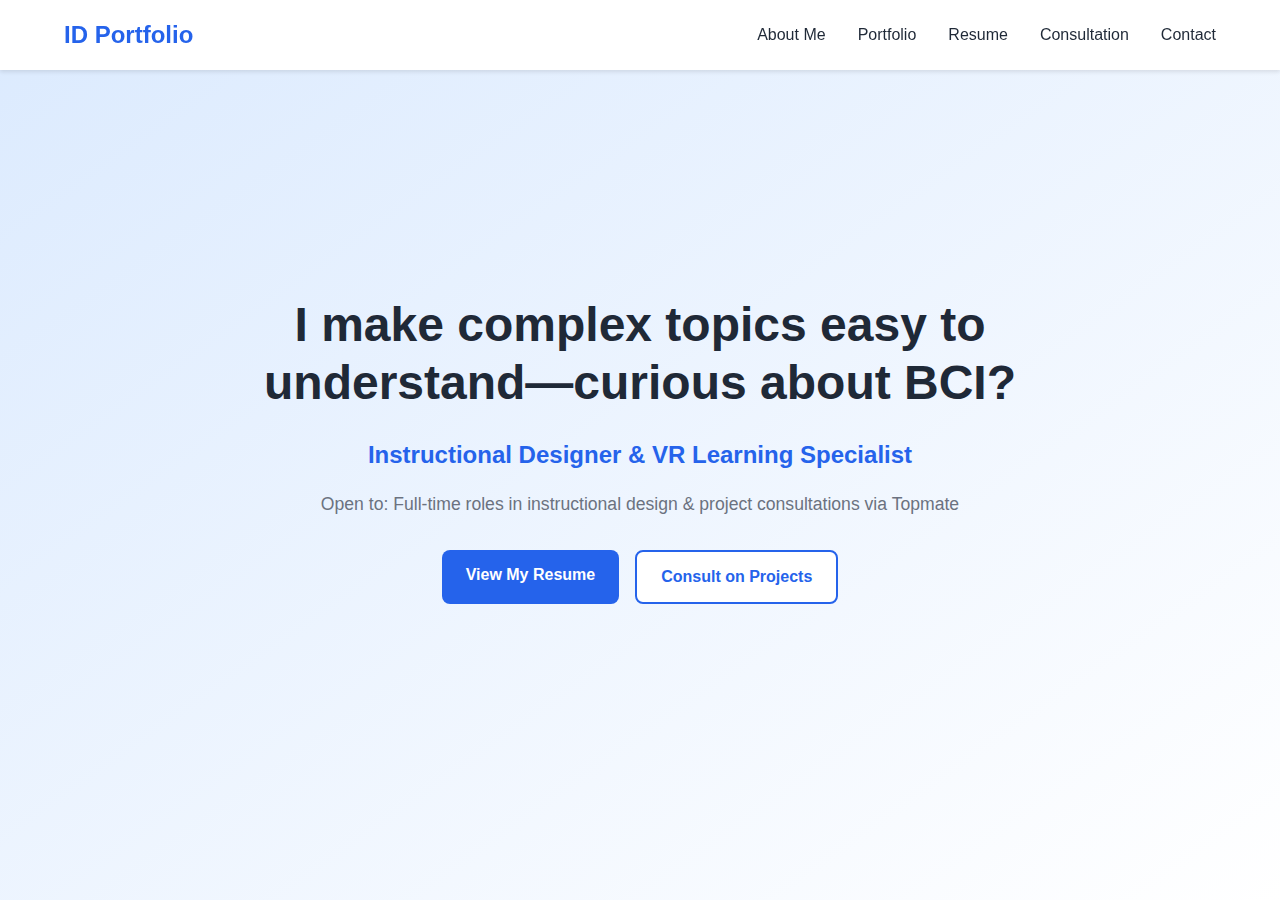
==== index.html @ b6774a8a "Checkpoint after starting plan" ====
<!DOCTYPE html>
<html lang="en">
<head>
    <meta charset="UTF-8">
    <meta name="viewport" content="width=device-width, initial-scale=1.0">
    <title>Instructional Designer Portfolio</title>
    <link rel="stylesheet" href="styles.css">
    <link rel="stylesheet" href="https://cdnjs.cloudflare.com/ajax/libs/font-awesome/6.0.0/css/all.min.css">
</head>
<body>
    <nav class="navbar">
        <div class="nav-brand">ID Portfolio</div>
        <ul class="nav-menu">
            <li><a href="#about">About Me</a></li>
            <li><a href="#portfolio">Portfolio</a></li>
            <li><a href="#resume">Resume</a></li>
            <li><a href="#consultation">Consultation</a></li>
            <li><a href="#contact">Contact</a></li>
        </ul>
        <div class="hamburger">
            <span></span>
            <span></span>
            <span></span>
        </div>
    </nav>

    <section class="hero">
        <div class="hero-content">
            <h1>I make complex topics easy to understand—curious about BCI?</h1>
            <div class="hero-description">
                <h2>Instructional Designer & VR Learning Specialist</h2>
                <p>Open to: Full-time roles in instructional design & project consultations via Topmate</p>
            </div>
            <div class="cta-buttons">
                <a href="#resume" class="cta-button primary">View My Resume</a>
                <a href="#consultation" class="cta-button secondary">Consult on Projects</a>
            </div>
        </div>
    </section>

    <script src="script.js"></script>
</body>
</html>
---- styles.css ----
:root {
    --primary-color: #2563eb;
    --secondary-color: #1e40af;
    --text-color: #1f2937;
    --light-text: #6b7280;
    --background: #ffffff;
    --accent: #dbeafe;
}

* {
    margin: 0;
    padding: 0;
    box-sizing: border-box;
}

body {
    font-family: 'Inter', -apple-system, BlinkMacSystemFont, 'Segoe UI', Roboto, sans-serif;
    line-height: 1.6;
    color: var(--text-color);
}

/* Navbar Styles */
.navbar {
    display: flex;
    justify-content: space-between;
    align-items: center;
    padding: 1rem 5%;
    background: var(--background);
    position: fixed;
    width: 100%;
    top: 0;
    z-index: 1000;
    box-shadow: 0 2px 4px rgba(0,0,0,0.1);
}

.nav-brand {
    font-size: 1.5rem;
    font-weight: 700;
    color: var(--primary-color);
}

.nav-menu {
    display: flex;
    list-style: none;
    gap: 2rem;
}

.nav-menu a {
    text-decoration: none;
    color: var(--text-color);
    font-weight: 500;
    transition: color 0.3s ease;
}

.nav-menu a:hover {
    color: var(--primary-color);
}

/* Hero Section */
.hero {
    min-height: 100vh;
    display: flex;
    align-items: center;
    padding: 0 5%;
    background: linear-gradient(to right bottom, var(--accent), var(--background));
}

.hero-content {
    max-width: 800px;
    margin: 0 auto;
    text-align: center;
}

.hero h1 {
    font-size: 3rem;
    font-weight: 800;
    margin-bottom: 1.5rem;
    line-height: 1.2;
}

.hero-description {
    margin-bottom: 2rem;
}

.hero-description h2 {
    font-size: 1.5rem;
    color: var(--primary-color);
    margin-bottom: 1rem;
}

.hero-description p {
    color: var(--light-text);
    font-size: 1.1rem;
}

.cta-buttons {
    display: flex;
    gap: 1rem;
    justify-content: center;
}

.cta-button {
    padding: 0.75rem 1.5rem;
    border-radius: 0.5rem;
    text-decoration: none;
    font-weight: 600;
    transition: transform 0.3s ease;
}

.cta-button:hover {
    transform: translateY(-2px);
}

.primary {
    background: var(--primary-color);
    color: white;
}

.secondary {
    background: var(--background);
    color: var(--primary-color);
    border: 2px solid var(--primary-color);
}

/* Hamburger Menu (Mobile) */
.hamburger {
    display: none;
    flex-direction: column;
    gap: 6px;
    cursor: pointer;
}

.hamburger span {
    width: 30px;
    height: 3px;
    background: var(--text-color);
    transition: 0.3s ease;
}

/* Mobile Responsive */
@media (max-width: 768px) {
    .hamburger {
        display: flex;
    }

    .nav-menu {
        display: none;
        position: absolute;
        top: 100%;
        left: 0;
        width: 100%;
        background: var(--background);
        padding: 1rem;
        flex-direction: column;
        align-items: center;
        gap: 1rem;
    }

    .nav-menu.active {
        display: flex;
    }

    .hero h1 {
        font-size: 2rem;
    }

    .cta-buttons {
        flex-direction: column;
    }
}
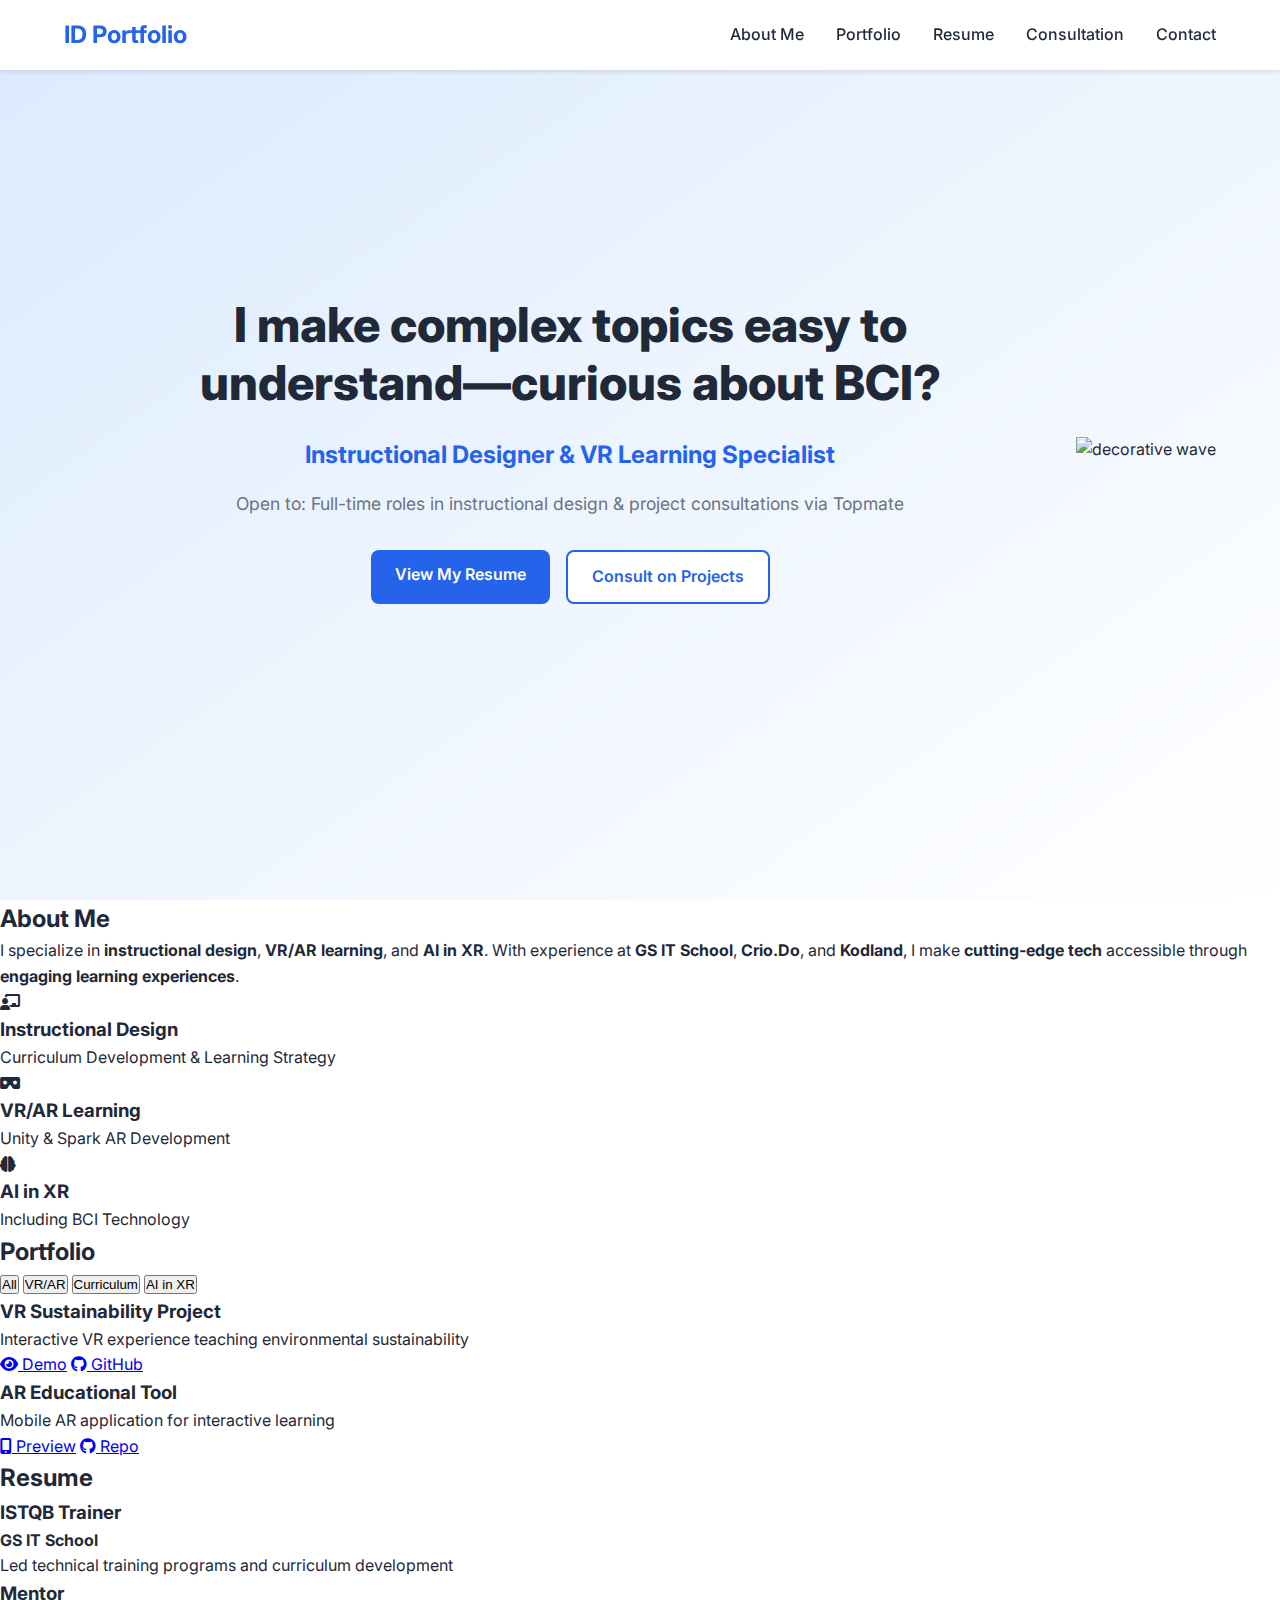
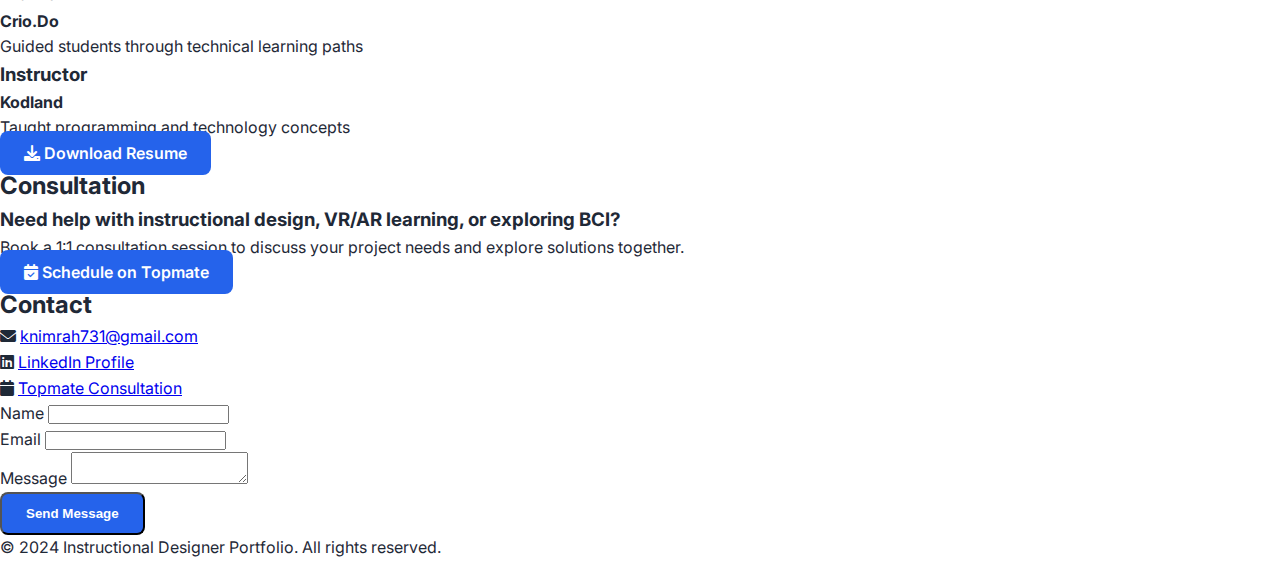
==== commit df6663ed: "Checkpoint after starting plan" ====
--- a/index.html
+++ b/index.html
@@ -6,8 +6,13 @@
     <title>Instructional Designer Portfolio</title>
     <link rel="stylesheet" href="styles.css">
     <link rel="stylesheet" href="https://cdnjs.cloudflare.com/ajax/libs/font-awesome/6.0.0/css/all.min.css">
+    <link href="https://fonts.googleapis.com/css2?family=Inter:wght@400;500;600;700;800&display=swap" rel="stylesheet">
 </head>
 <body>
+    <div class="loading-screen">
+        <div class="loader"></div>
+    </div>
+
     <nav class="navbar">
         <div class="nav-brand">ID Portfolio</div>
         <ul class="nav-menu">
@@ -24,19 +29,181 @@
         </div>
     </nav>
 
-    <section class="hero">
+    <section class="hero" id="hero">
         <div class="hero-content">
-            <h1>I make complex topics easy to understand—curious about BCI?</h1>
-            <div class="hero-description">
+            <h1 class="fade-in">I make complex topics easy to understand—curious about BCI?</h1>
+            <div class="hero-description fade-in-delay">
                 <h2>Instructional Designer & VR Learning Specialist</h2>
                 <p>Open to: Full-time roles in instructional design & project consultations via Topmate</p>
             </div>
-            <div class="cta-buttons">
+            <div class="cta-buttons fade-in-delay-2">
                 <a href="#resume" class="cta-button primary">View My Resume</a>
                 <a href="#consultation" class="cta-button secondary">Consult on Projects</a>
             </div>
         </div>
-    </section>
+        <div class="wave-bottom">
+            <img src="assets/wave.svg" alt="decorative wave">
+        </div>
+    </section>
+
+    <section id="about" class="section">
+        <div class="container">
+            <h2 class="section-title">About Me</h2>
+            <div class="about-content">
+                <div class="about-text">
+                    <p>I specialize in <strong>instructional design</strong>, <strong>VR/AR learning</strong>, and <strong>AI in XR</strong>. With experience at <strong>GS IT School</strong>, <strong>Crio.Do</strong>, and <strong>Kodland</strong>, I make <strong>cutting-edge tech</strong> accessible through <strong>engaging learning experiences</strong>.</p>
+                </div>
+                <div class="expertise-grid">
+                    <div class="expertise-card">
+                        <i class="fas fa-chalkboard-teacher"></i>
+                        <h3>Instructional Design</h3>
+                        <p>Curriculum Development & Learning Strategy</p>
+                    </div>
+                    <div class="expertise-card">
+                        <i class="fas fa-vr-cardboard"></i>
+                        <h3>VR/AR Learning</h3>
+                        <p>Unity & Spark AR Development</p>
+                    </div>
+                    <div class="expertise-card">
+                        <i class="fas fa-brain"></i>
+                        <h3>AI in XR</h3>
+                        <p>Including BCI Technology</p>
+                    </div>
+                </div>
+            </div>
+        </div>
+    </section>
+
+    <section id="portfolio" class="section">
+        <div class="container">
+            <h2 class="section-title">Portfolio</h2>
+            <div class="portfolio-filters">
+                <button class="filter-btn active" data-filter="all">All</button>
+                <button class="filter-btn" data-filter="vr">VR/AR</button>
+                <button class="filter-btn" data-filter="curriculum">Curriculum</button>
+                <button class="filter-btn" data-filter="ai">AI in XR</button>
+            </div>
+            <div class="portfolio-grid">
+                <div class="portfolio-item" data-category="vr">
+                    <div class="portfolio-content">
+                        <h3>VR Sustainability Project</h3>
+                        <p>Interactive VR experience teaching environmental sustainability</p>
+                        <div class="portfolio-links">
+                            <a href="#" class="portfolio-link"><i class="fas fa-eye"></i> Demo</a>
+                            <a href="#" class="portfolio-link"><i class="fab fa-github"></i> GitHub</a>
+                        </div>
+                    </div>
+                </div>
+                <div class="portfolio-item" data-category="vr">
+                    <div class="portfolio-content">
+                        <h3>AR Educational Tool</h3>
+                        <p>Mobile AR application for interactive learning</p>
+                        <div class="portfolio-links">
+                            <a href="#" class="portfolio-link"><i class="fas fa-mobile-alt"></i> Preview</a>
+                            <a href="#" class="portfolio-link"><i class="fab fa-github"></i> Repo</a>
+                        </div>
+                    </div>
+                </div>
+            </div>
+        </div>
+    </section>
+
+    <section id="resume" class="section">
+        <div class="container">
+            <h2 class="section-title">Resume</h2>
+            <div class="resume-content">
+                <div class="timeline">
+                    <div class="timeline-item">
+                        <div class="timeline-dot"></div>
+                        <div class="timeline-content">
+                            <h3>ISTQB Trainer</h3>
+                            <h4>GS IT School</h4>
+                            <p>Led technical training programs and curriculum development</p>
+                        </div>
+                    </div>
+                    <div class="timeline-item">
+                        <div class="timeline-dot"></div>
+                        <div class="timeline-content">
+                            <h3>Mentor</h3>
+                            <h4>Crio.Do</h4>
+                            <p>Guided students through technical learning paths</p>
+                        </div>
+                    </div>
+                    <div class="timeline-item">
+                        <div class="timeline-dot"></div>
+                        <div class="timeline-content">
+                            <h3>Instructor</h3>
+                            <h4>Kodland</h4>
+                            <p>Taught programming and technology concepts</p>
+                        </div>
+                    </div>
+                </div>
+                <div class="resume-download">
+                    <a href="#" class="cta-button primary">
+                        <i class="fas fa-download"></i> Download Resume
+                    </a>
+                </div>
+            </div>
+        </div>
+    </section>
+
+    <section id="consultation" class="section">
+        <div class="container">
+            <h2 class="section-title">Consultation</h2>
+            <div class="consultation-content">
+                <div class="consultation-text">
+                    <h3>Need help with instructional design, VR/AR learning, or exploring BCI?</h3>
+                    <p>Book a 1:1 consultation session to discuss your project needs and explore solutions together.</p>
+                </div>
+                <a href="https://topmate.io" target="_blank" class="cta-button primary">
+                    <i class="fas fa-calendar-check"></i> Schedule on Topmate
+                </a>
+            </div>
+        </div>
+    </section>
+
+    <section id="contact" class="section">
+        <div class="container">
+            <h2 class="section-title">Contact</h2>
+            <div class="contact-content">
+                <div class="contact-info">
+                    <div class="contact-item">
+                        <i class="fas fa-envelope"></i>
+                        <a href="mailto:knimrah731@gmail.com">knimrah731@gmail.com</a>
+                    </div>
+                    <div class="contact-item">
+                        <i class="fab fa-linkedin"></i>
+                        <a href="#" target="_blank">LinkedIn Profile</a>
+                    </div>
+                    <div class="contact-item">
+                        <i class="fas fa-calendar"></i>
+                        <a href="#" target="_blank">Topmate Consultation</a>
+                    </div>
+                </div>
+                <form id="contact-form" class="contact-form">
+                    <div class="form-group">
+                        <label for="name">Name</label>
+                        <input type="text" id="name" name="name" required>
+                    </div>
+                    <div class="form-group">
+                        <label for="email">Email</label>
+                        <input type="email" id="email" name="email" required>
+                    </div>
+                    <div class="form-group">
+                        <label for="message">Message</label>
+                        <textarea id="message" name="message" required></textarea>
+                    </div>
+                    <button type="submit" class="cta-button primary">Send Message</button>
+                </form>
+            </div>
+        </div>
+    </section>
+
+    <footer class="footer">
+        <div class="container">
+            <p>&copy; 2024 Instructional Designer Portfolio. All rights reserved.</p>
+        </div>
+    </footer>
 
     <script src="script.js"></script>
 </body>
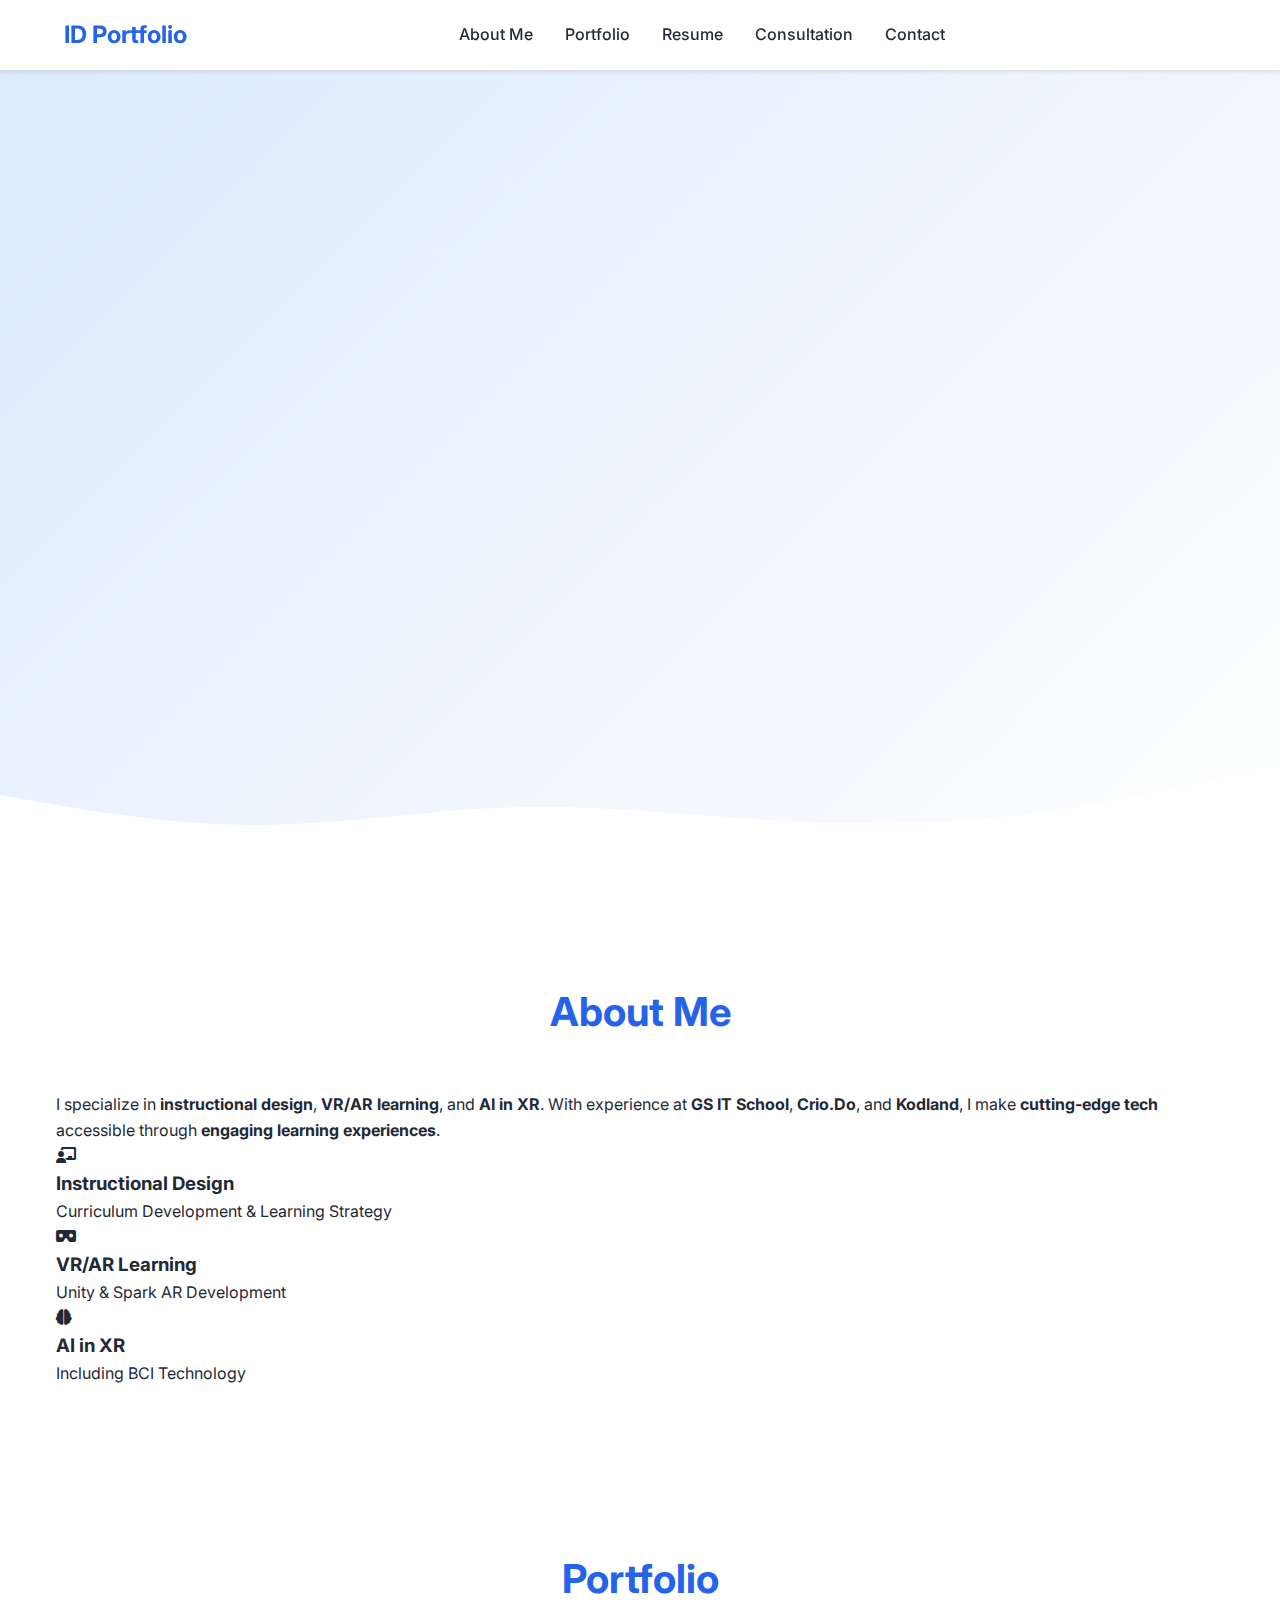
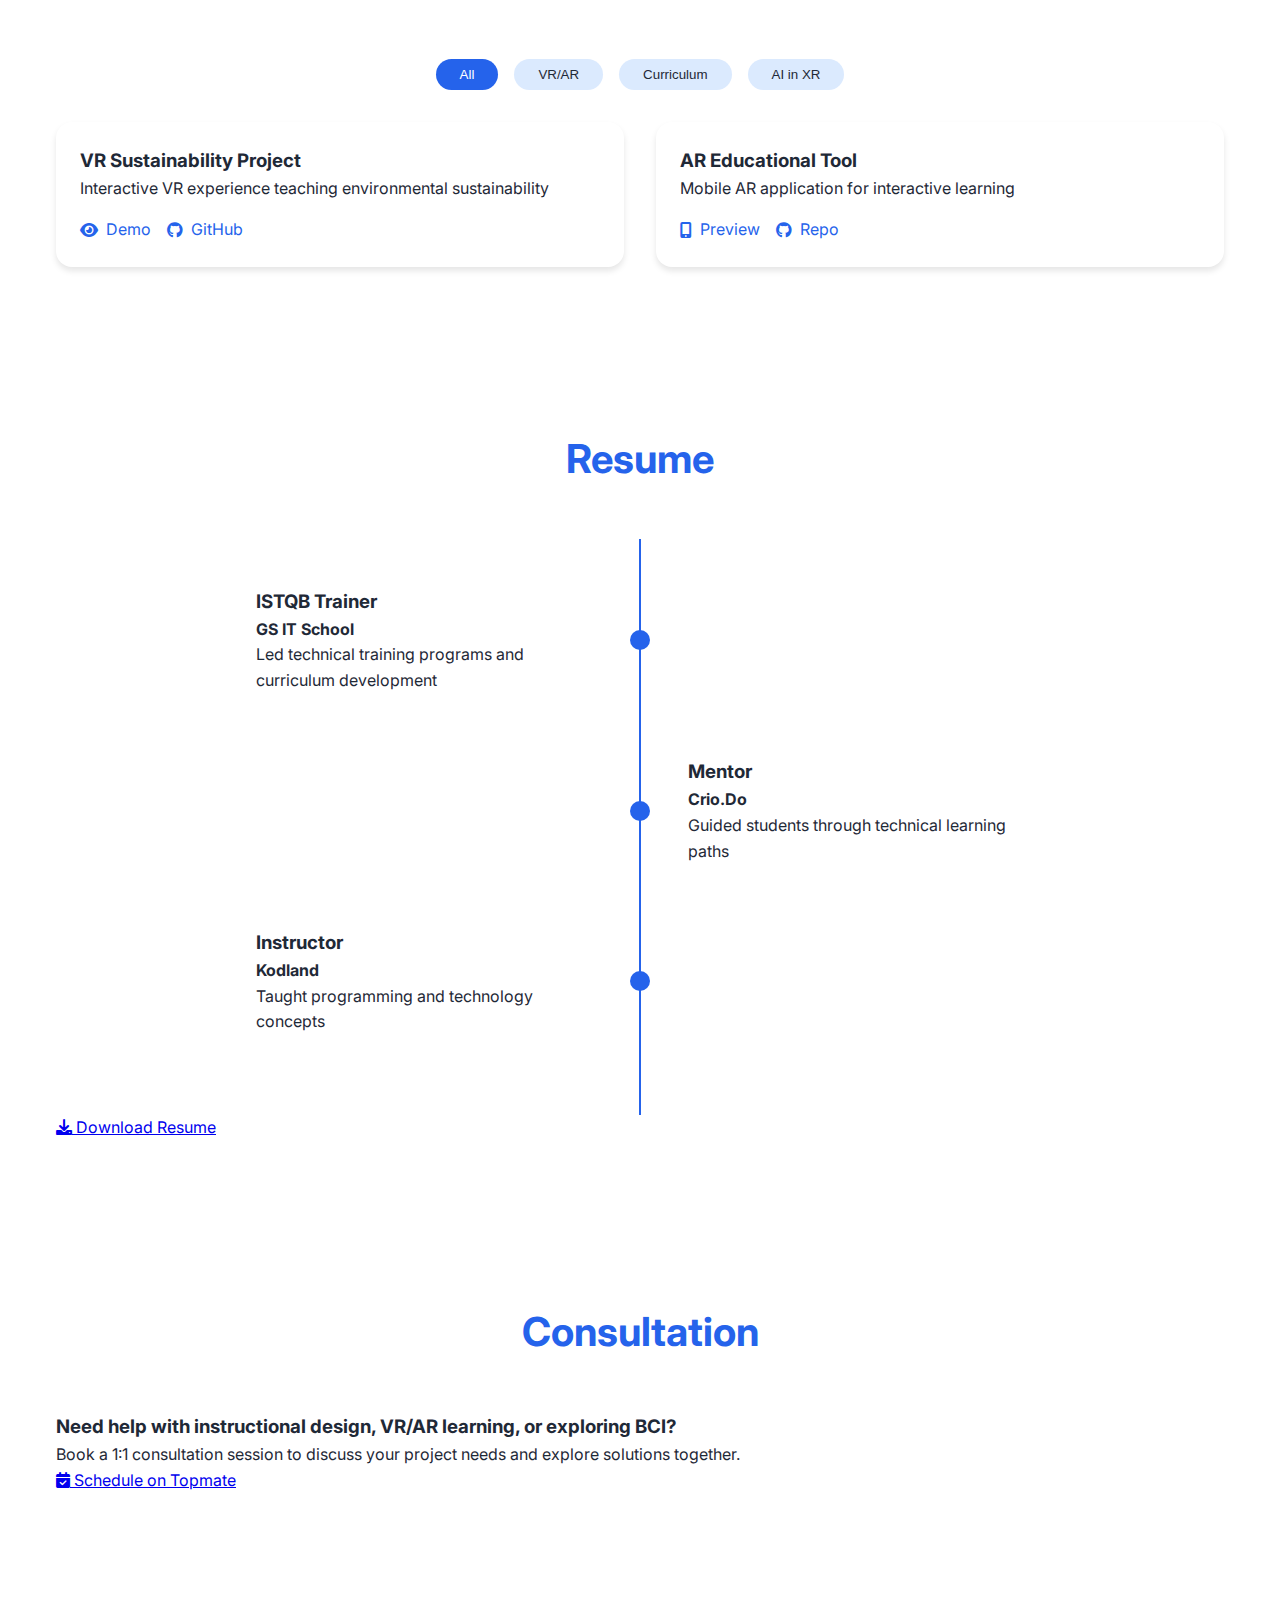
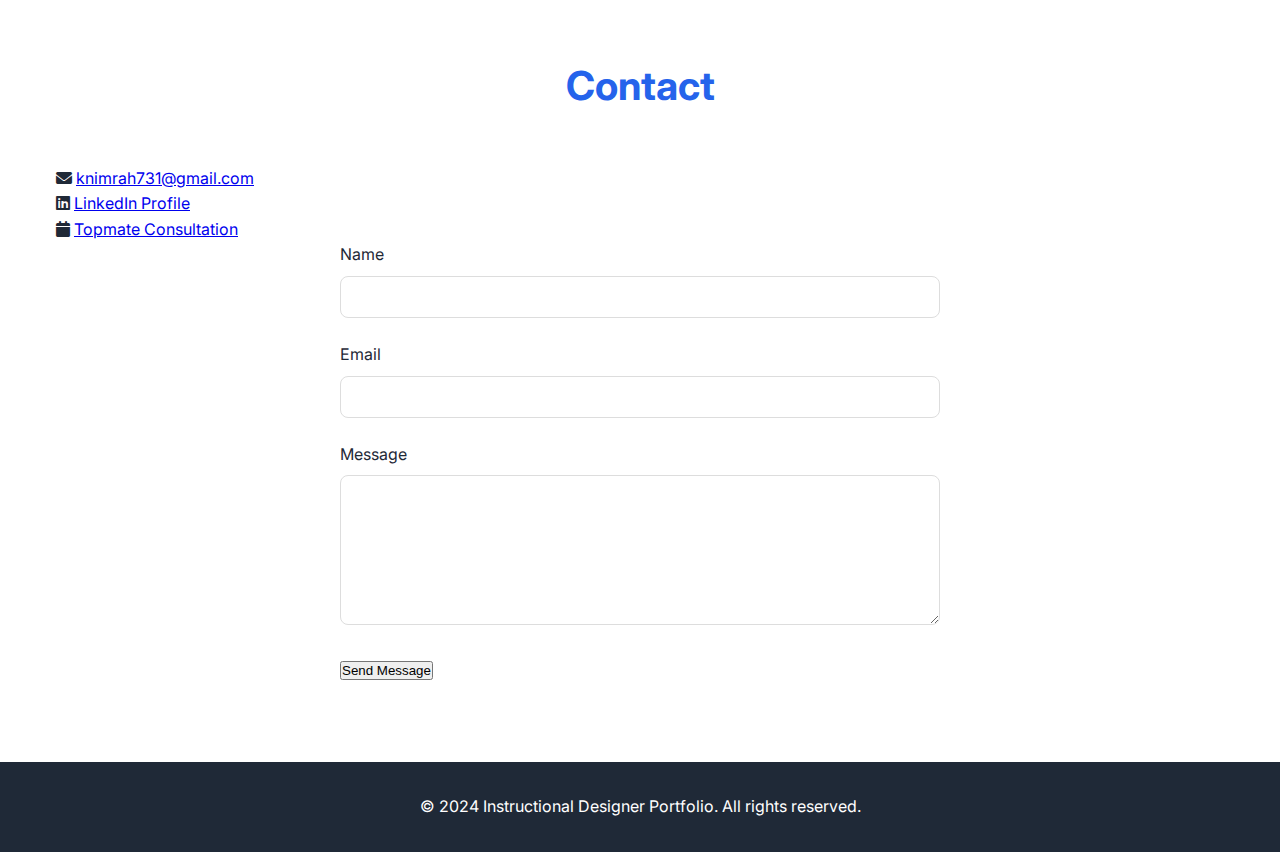
==== commit 0d009548: "Enhance portfolio website with loading screen, smooth scrolling, portfolio filtering, contact form, " ====
--- a/index.html
+++ b/index.html
@@ -3,6 +3,7 @@
 <head>
     <meta charset="UTF-8">
     <meta name="viewport" content="width=device-width, initial-scale=1.0">
+    <meta name="description" content="Instructional Designer & VR Learning Specialist Portfolio">
     <title>Instructional Designer Portfolio</title>
     <link rel="stylesheet" href="styles.css">
     <link rel="stylesheet" href="https://cdnjs.cloudflare.com/ajax/libs/font-awesome/6.0.0/css/all.min.css">
--- a/styles.css
+++ b/styles.css
@@ -11,6 +11,7 @@
     margin: 0;
     padding: 0;
     box-sizing: border-box;
+    scroll-behavior: smooth;
 }
 
 body {
@@ -19,7 +20,34 @@
     color: var(--text-color);
 }
 
-/* Navbar Styles */
+.loading-screen {
+    position: fixed;
+    top: 0;
+    left: 0;
+    width: 100%;
+    height: 100%;
+    background: var(--background);
+    display: flex;
+    justify-content: center;
+    align-items: center;
+    z-index: 2000;
+    transition: opacity 0.5s;
+}
+
+.loader {
+    width: 50px;
+    height: 50px;
+    border: 5px solid var(--accent);
+    border-top: 5px solid var(--primary-color);
+    border-radius: 50%;
+    animation: spin 1s linear infinite;
+}
+
+@keyframes spin {
+    0% { transform: rotate(0deg); }
+    100% { transform: rotate(360deg); }
+}
+
 .navbar {
     display: flex;
     justify-content: space-between;
@@ -49,10 +77,28 @@
     text-decoration: none;
     color: var(--text-color);
     font-weight: 500;
-    transition: color 0.3s ease;
+    transition: all 0.3s ease;
 }
 
 .nav-menu a:hover {
+    color: var(--primary-color);
+    transform: translateY(-2px);
+}
+
+.section {
+    padding: 5rem 0;
+}
+
+.container {
+    max-width: 1200px;
+    margin: 0 auto;
+    padding: 0 1rem;
+}
+
+.section-title {
+    text-align: center;
+    font-size: 2.5rem;
+    margin-bottom: 3rem;
     color: var(--primary-color);
 }
 
@@ -61,80 +107,201 @@
     min-height: 100vh;
     display: flex;
     align-items: center;
+    position: relative;
     padding: 0 5%;
-    background: linear-gradient(to right bottom, var(--accent), var(--background));
-}
-
-.hero-content {
+    background: linear-gradient(135deg, var(--accent), var(--background));
+}
+
+.wave-bottom {
+    position: absolute;
+    bottom: 0;
+    left: 0;
+    width: 100%;
+    overflow: hidden;
+    line-height: 0;
+}
+
+.wave-bottom img {
+    width: 100%;
+    height: auto;
+}
+
+/* Portfolio Section */
+.portfolio-filters {
+    display: flex;
+    justify-content: center;
+    gap: 1rem;
+    margin-bottom: 2rem;
+}
+
+.filter-btn {
+    padding: 0.5rem 1.5rem;
+    border: none;
+    border-radius: 25px;
+    background: var(--accent);
+    color: var(--text-color);
+    cursor: pointer;
+    transition: all 0.3s ease;
+}
+
+.filter-btn.active,
+.filter-btn:hover {
+    background: var(--primary-color);
+    color: white;
+}
+
+.portfolio-grid {
+    display: grid;
+    grid-template-columns: repeat(auto-fit, minmax(300px, 1fr));
+    gap: 2rem;
+}
+
+.portfolio-item {
+    background: var(--background);
+    border-radius: 1rem;
+    overflow: hidden;
+    box-shadow: 0 4px 6px rgba(0,0,0,0.1);
+    transition: transform 0.3s ease;
+}
+
+.portfolio-item:hover {
+    transform: translateY(-5px);
+}
+
+.portfolio-content {
+    padding: 1.5rem;
+}
+
+.portfolio-links {
+    display: flex;
+    gap: 1rem;
+    margin-top: 1rem;
+}
+
+.portfolio-link {
+    text-decoration: none;
+    color: var(--primary-color);
+    display: flex;
+    align-items: center;
+    gap: 0.5rem;
+}
+
+/* Timeline */
+.timeline {
+    position: relative;
     max-width: 800px;
     margin: 0 auto;
+    padding: 2rem 0;
+}
+
+.timeline::before {
+    content: '';
+    position: absolute;
+    width: 2px;
+    background: var(--primary-color);
+    top: 0;
+    bottom: 0;
+    left: 50%;
+    transform: translateX(-50%);
+}
+
+.timeline-item {
+    padding: 1rem;
+    position: relative;
+    width: 50%;
+    margin-bottom: 2rem;
+}
+
+.timeline-item:nth-child(odd) {
+    left: 0;
+    padding-right: 3rem;
+}
+
+.timeline-item:nth-child(even) {
+    left: 50%;
+    padding-left: 3rem;
+}
+
+.timeline-dot {
+    width: 20px;
+    height: 20px;
+    background: var(--primary-color);
+    border-radius: 50%;
+    position: absolute;
+    top: 50%;
+    transform: translateY(-50%);
+}
+
+.timeline-item:nth-child(odd) .timeline-dot {
+    right: -10px;
+}
+
+.timeline-item:nth-child(even) .timeline-dot {
+    left: -10px;
+}
+
+/* Contact Form */
+.contact-form {
+    max-width: 600px;
+    margin: 0 auto;
+}
+
+.form-group {
+    margin-bottom: 1.5rem;
+}
+
+.form-group label {
+    display: block;
+    margin-bottom: 0.5rem;
+    color: var(--text-color);
+}
+
+.form-group input,
+.form-group textarea {
+    width: 100%;
+    padding: 0.75rem;
+    border: 1px solid #ddd;
+    border-radius: 0.5rem;
+    font-family: inherit;
+}
+
+.form-group textarea {
+    height: 150px;
+    resize: vertical;
+}
+
+/* Footer */
+.footer {
+    background: var(--text-color);
+    color: white;
+    padding: 2rem 0;
     text-align: center;
 }
 
-.hero h1 {
-    font-size: 3rem;
-    font-weight: 800;
-    margin-bottom: 1.5rem;
-    line-height: 1.2;
-}
-
-.hero-description {
-    margin-bottom: 2rem;
-}
-
-.hero-description h2 {
-    font-size: 1.5rem;
-    color: var(--primary-color);
-    margin-bottom: 1rem;
-}
-
-.hero-description p {
-    color: var(--light-text);
-    font-size: 1.1rem;
-}
-
-.cta-buttons {
-    display: flex;
-    gap: 1rem;
-    justify-content: center;
-}
-
-.cta-button {
-    padding: 0.75rem 1.5rem;
-    border-radius: 0.5rem;
-    text-decoration: none;
-    font-weight: 600;
-    transition: transform 0.3s ease;
-}
-
-.cta-button:hover {
-    transform: translateY(-2px);
-}
-
-.primary {
-    background: var(--primary-color);
-    color: white;
-}
-
-.secondary {
-    background: var(--background);
-    color: var(--primary-color);
-    border: 2px solid var(--primary-color);
-}
-
-/* Hamburger Menu (Mobile) */
-.hamburger {
-    display: none;
-    flex-direction: column;
-    gap: 6px;
-    cursor: pointer;
-}
-
-.hamburger span {
-    width: 30px;
-    height: 3px;
-    background: var(--text-color);
-    transition: 0.3s ease;
+/* Animations */
+.fade-in {
+    opacity: 0;
+    transform: translateY(20px);
+    animation: fadeIn 0.6s ease forwards;
+}
+
+.fade-in-delay {
+    opacity: 0;
+    transform: translateY(20px);
+    animation: fadeIn 0.6s ease forwards 0.3s;
+}
+
+.fade-in-delay-2 {
+    opacity: 0;
+    transform: translateY(20px);
+    animation: fadeIn 0.6s ease forwards 0.6s;
+}
+
+@keyframes fadeIn {
+    to {
+        opacity: 1;
+        transform: translateY(0);
+    }
 }
 
 /* Mobile Responsive */
@@ -164,6 +331,20 @@
         font-size: 2rem;
     }
 
+    .timeline::before {
+        left: 0;
+    }
+
+    .timeline-item {
+        width: 100%;
+        left: 0 !important;
+        padding-left: 2rem !important;
+    }
+
+    .timeline-dot {
+        left: -10px !important;
+    }
+
     .cta-buttons {
         flex-direction: column;
     }
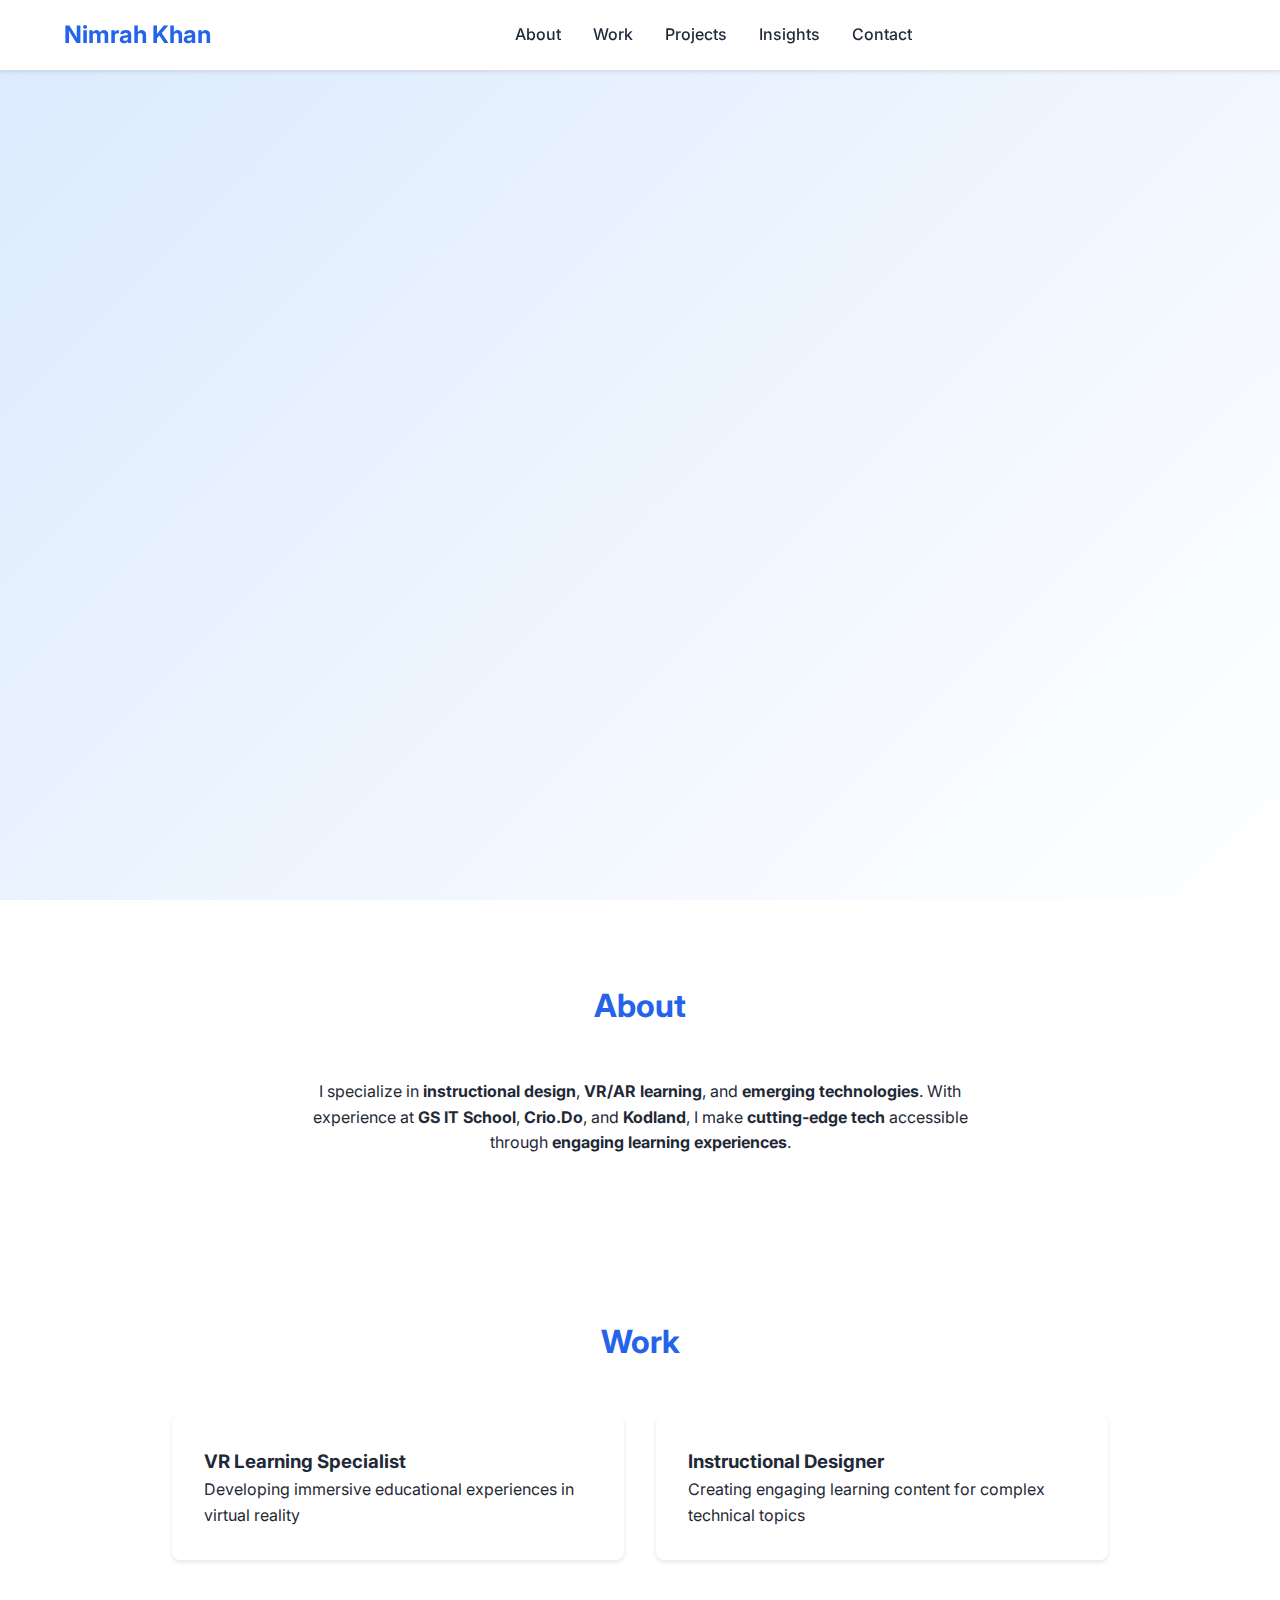
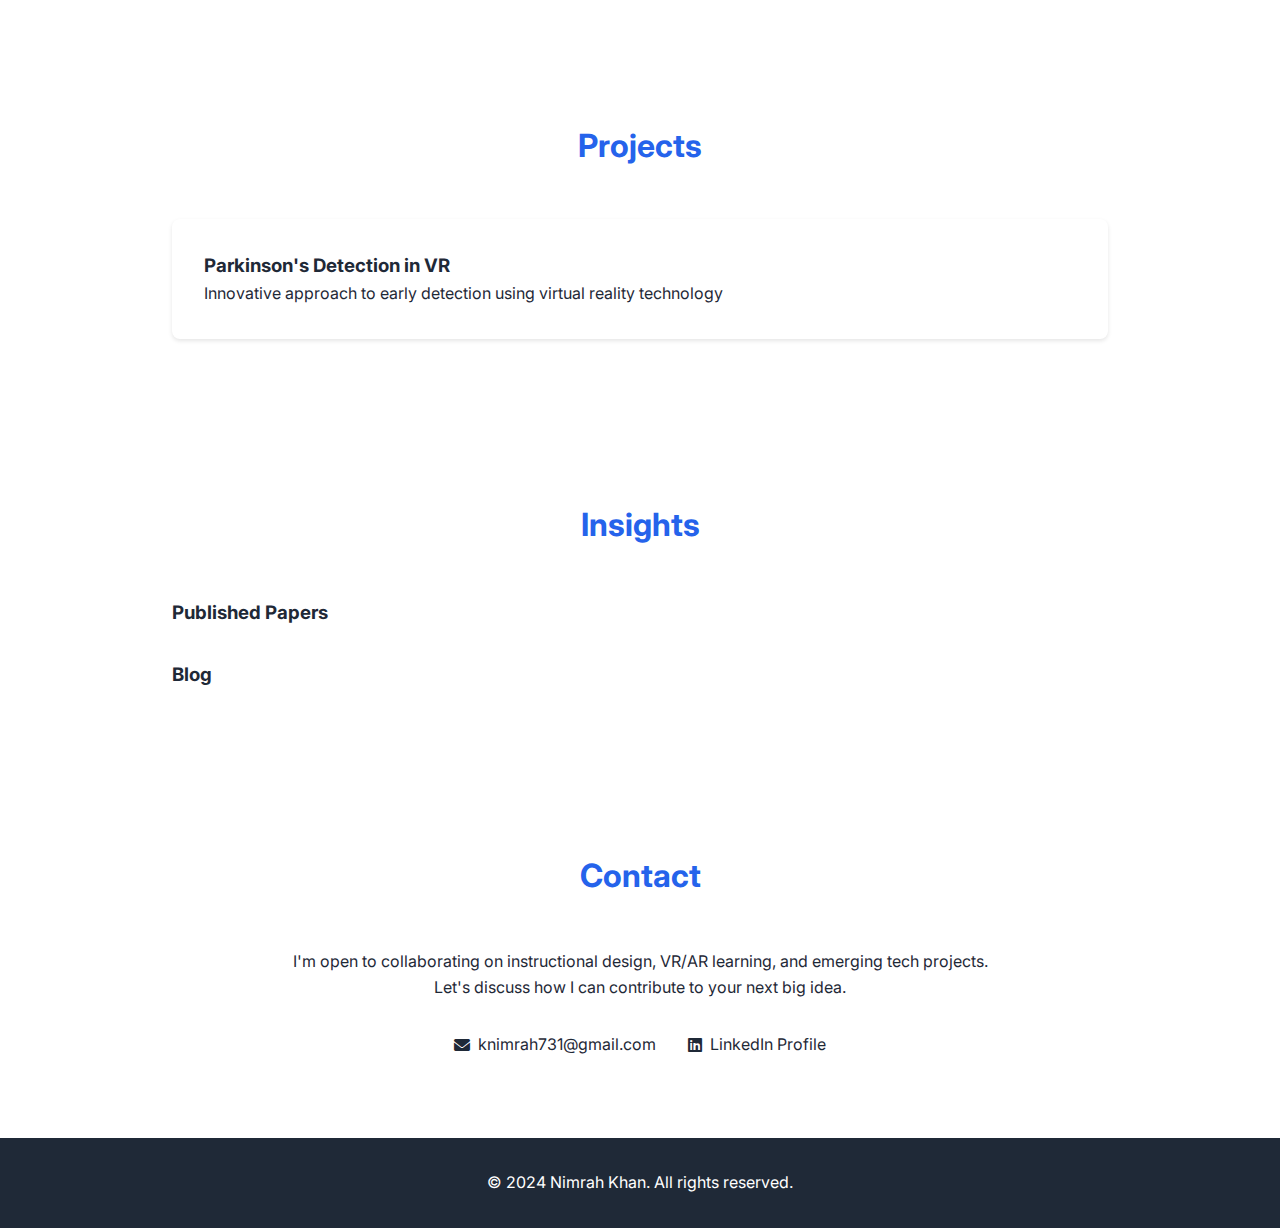
==== commit cfe99463: "Update index.html for GitHub Pages deployment" ====
--- a/index.html
+++ b/index.html
@@ -4,23 +4,19 @@
     <meta charset="UTF-8">
     <meta name="viewport" content="width=device-width, initial-scale=1.0">
     <meta name="description" content="Instructional Designer & VR Learning Specialist Portfolio">
-    <title>Instructional Designer Portfolio</title>
-    <link rel="stylesheet" href="styles.css">
+    <title>Nimrah Khan - Portfolio</title>
+    <link rel="stylesheet" type="text/css" href="./static/css/styles.css">
     <link rel="stylesheet" href="https://cdnjs.cloudflare.com/ajax/libs/font-awesome/6.0.0/css/all.min.css">
     <link href="https://fonts.googleapis.com/css2?family=Inter:wght@400;500;600;700;800&display=swap" rel="stylesheet">
 </head>
 <body>
-    <div class="loading-screen">
-        <div class="loader"></div>
-    </div>
-
     <nav class="navbar">
-        <div class="nav-brand">ID Portfolio</div>
+        <div class="nav-brand">Nimrah Khan</div>
         <ul class="nav-menu">
-            <li><a href="#about">About Me</a></li>
-            <li><a href="#portfolio">Portfolio</a></li>
-            <li><a href="#resume">Resume</a></li>
-            <li><a href="#consultation">Consultation</a></li>
+            <li><a href="#about">About</a></li>
+            <li><a href="#work">Work</a></li>
+            <li><a href="#projects">Projects</a></li>
+            <li><a href="#insights">Insights</a></li>
             <li><a href="#contact">Contact</a></li>
         </ul>
         <div class="hamburger">
@@ -32,133 +28,61 @@
 
     <section class="hero" id="hero">
         <div class="hero-content">
-            <h1 class="fade-in">I make complex topics easy to understand—curious about BCI?</h1>
-            <div class="hero-description fade-in-delay">
-                <h2>Instructional Designer & VR Learning Specialist</h2>
-                <p>Open to: Full-time roles in instructional design & project consultations via Topmate</p>
-            </div>
-            <div class="cta-buttons fade-in-delay-2">
-                <a href="#resume" class="cta-button primary">View My Resume</a>
-                <a href="#consultation" class="cta-button secondary">Consult on Projects</a>
-            </div>
-        </div>
-        <div class="wave-bottom">
-            <img src="assets/wave.svg" alt="decorative wave">
+            <h1 class="fade-in">I make complex topics easy to understand - curious about Parkinson's detection in VR?</h1>
         </div>
     </section>
 
     <section id="about" class="section">
         <div class="container">
-            <h2 class="section-title">About Me</h2>
+            <h2 class="section-title">About</h2>
             <div class="about-content">
                 <div class="about-text">
-                    <p>I specialize in <strong>instructional design</strong>, <strong>VR/AR learning</strong>, and <strong>AI in XR</strong>. With experience at <strong>GS IT School</strong>, <strong>Crio.Do</strong>, and <strong>Kodland</strong>, I make <strong>cutting-edge tech</strong> accessible through <strong>engaging learning experiences</strong>.</p>
-                </div>
-                <div class="expertise-grid">
-                    <div class="expertise-card">
-                        <i class="fas fa-chalkboard-teacher"></i>
-                        <h3>Instructional Design</h3>
-                        <p>Curriculum Development & Learning Strategy</p>
-                    </div>
-                    <div class="expertise-card">
-                        <i class="fas fa-vr-cardboard"></i>
-                        <h3>VR/AR Learning</h3>
-                        <p>Unity & Spark AR Development</p>
-                    </div>
-                    <div class="expertise-card">
-                        <i class="fas fa-brain"></i>
-                        <h3>AI in XR</h3>
-                        <p>Including BCI Technology</p>
-                    </div>
+                    <p>I specialize in <strong>instructional design</strong>, <strong>VR/AR learning</strong>, and <strong>emerging technologies</strong>. With experience at <strong>GS IT School</strong>, <strong>Crio.Do</strong>, and <strong>Kodland</strong>, I make <strong>cutting-edge tech</strong> accessible through <strong>engaging learning experiences</strong>.</p>
                 </div>
             </div>
         </div>
     </section>
 
-    <section id="portfolio" class="section">
+    <section id="work" class="section">
         <div class="container">
-            <h2 class="section-title">Portfolio</h2>
-            <div class="portfolio-filters">
-                <button class="filter-btn active" data-filter="all">All</button>
-                <button class="filter-btn" data-filter="vr">VR/AR</button>
-                <button class="filter-btn" data-filter="curriculum">Curriculum</button>
-                <button class="filter-btn" data-filter="ai">AI in XR</button>
-            </div>
-            <div class="portfolio-grid">
-                <div class="portfolio-item" data-category="vr">
-                    <div class="portfolio-content">
-                        <h3>VR Sustainability Project</h3>
-                        <p>Interactive VR experience teaching environmental sustainability</p>
-                        <div class="portfolio-links">
-                            <a href="#" class="portfolio-link"><i class="fas fa-eye"></i> Demo</a>
-                            <a href="#" class="portfolio-link"><i class="fab fa-github"></i> GitHub</a>
-                        </div>
-                    </div>
+            <h2 class="section-title">Work</h2>
+            <div class="work-grid">
+                <div class="work-item">
+                    <h3>VR Learning Specialist</h3>
+                    <p>Developing immersive educational experiences in virtual reality</p>
                 </div>
-                <div class="portfolio-item" data-category="vr">
-                    <div class="portfolio-content">
-                        <h3>AR Educational Tool</h3>
-                        <p>Mobile AR application for interactive learning</p>
-                        <div class="portfolio-links">
-                            <a href="#" class="portfolio-link"><i class="fas fa-mobile-alt"></i> Preview</a>
-                            <a href="#" class="portfolio-link"><i class="fab fa-github"></i> Repo</a>
-                        </div>
-                    </div>
+                <div class="work-item">
+                    <h3>Instructional Designer</h3>
+                    <p>Creating engaging learning content for complex technical topics</p>
                 </div>
             </div>
         </div>
     </section>
 
-    <section id="resume" class="section">
+    <section id="projects" class="section">
         <div class="container">
-            <h2 class="section-title">Resume</h2>
-            <div class="resume-content">
-                <div class="timeline">
-                    <div class="timeline-item">
-                        <div class="timeline-dot"></div>
-                        <div class="timeline-content">
-                            <h3>ISTQB Trainer</h3>
-                            <h4>GS IT School</h4>
-                            <p>Led technical training programs and curriculum development</p>
-                        </div>
-                    </div>
-                    <div class="timeline-item">
-                        <div class="timeline-dot"></div>
-                        <div class="timeline-content">
-                            <h3>Mentor</h3>
-                            <h4>Crio.Do</h4>
-                            <p>Guided students through technical learning paths</p>
-                        </div>
-                    </div>
-                    <div class="timeline-item">
-                        <div class="timeline-dot"></div>
-                        <div class="timeline-content">
-                            <h3>Instructor</h3>
-                            <h4>Kodland</h4>
-                            <p>Taught programming and technology concepts</p>
-                        </div>
-                    </div>
-                </div>
-                <div class="resume-download">
-                    <a href="#" class="cta-button primary">
-                        <i class="fas fa-download"></i> Download Resume
-                    </a>
+            <h2 class="section-title">Projects</h2>
+            <div class="projects-grid">
+                <div class="project-item">
+                    <h3>Parkinson's Detection in VR</h3>
+                    <p>Innovative approach to early detection using virtual reality technology</p>
                 </div>
             </div>
         </div>
     </section>
 
-    <section id="consultation" class="section">
+    <section id="insights" class="section">
         <div class="container">
-            <h2 class="section-title">Consultation</h2>
-            <div class="consultation-content">
-                <div class="consultation-text">
-                    <h3>Need help with instructional design, VR/AR learning, or exploring BCI?</h3>
-                    <p>Book a 1:1 consultation session to discuss your project needs and explore solutions together.</p>
+            <h2 class="section-title">Insights</h2>
+            <div class="insights-content">
+                <div class="publications">
+                    <h3>Published Papers</h3>
+                    <!-- Add your published papers here -->
                 </div>
-                <a href="https://topmate.io" target="_blank" class="cta-button primary">
-                    <i class="fas fa-calendar-check"></i> Schedule on Topmate
-                </a>
+                <div class="blog">
+                    <h3>Blog</h3>
+                    <!-- Add your blog posts here -->
+                </div>
             </div>
         </div>
     </section>
@@ -167,45 +91,27 @@
         <div class="container">
             <h2 class="section-title">Contact</h2>
             <div class="contact-content">
-                <div class="contact-info">
-                    <div class="contact-item">
+                <p class="contact-text">I'm open to collaborating on instructional design, VR/AR learning, and emerging tech projects. Let's discuss how I can contribute to your next big idea.</p>
+                <div class="contact-links">
+                    <a href="mailto:knimrah731@gmail.com" class="contact-link">
                         <i class="fas fa-envelope"></i>
-                        <a href="mailto:knimrah731@gmail.com">knimrah731@gmail.com</a>
-                    </div>
-                    <div class="contact-item">
+                        knimrah731@gmail.com
+                    </a>
+                    <a href="https://www.linkedin.com/in/nimrah1khan/" target="_blank" class="contact-link">
                         <i class="fab fa-linkedin"></i>
-                        <a href="#" target="_blank">LinkedIn Profile</a>
-                    </div>
-                    <div class="contact-item">
-                        <i class="fas fa-calendar"></i>
-                        <a href="#" target="_blank">Topmate Consultation</a>
-                    </div>
+                        LinkedIn Profile
+                    </a>
                 </div>
-                <form id="contact-form" class="contact-form">
-                    <div class="form-group">
-                        <label for="name">Name</label>
-                        <input type="text" id="name" name="name" required>
-                    </div>
-                    <div class="form-group">
-                        <label for="email">Email</label>
-                        <input type="email" id="email" name="email" required>
-                    </div>
-                    <div class="form-group">
-                        <label for="message">Message</label>
-                        <textarea id="message" name="message" required></textarea>
-                    </div>
-                    <button type="submit" class="cta-button primary">Send Message</button>
-                </form>
             </div>
         </div>
     </section>
 
     <footer class="footer">
         <div class="container">
-            <p>&copy; 2024 Instructional Designer Portfolio. All rights reserved.</p>
+            <p>&copy; 2024 Nimrah Khan. All rights reserved.</p>
         </div>
     </footer>
 
-    <script src="script.js"></script>
+    <script src="./static/js/script.js"></script>
 </body>
-</html>
+</html>--- a/static/css/styles.css
+++ b/static/css/styles.css
@@ -0,0 +1,224 @@
+:root {
+    --primary-color: #2563eb;
+    --secondary-color: #1e40af;
+    --text-color: #1f2937;
+    --light-text: #6b7280;
+    --background: #ffffff;
+    --accent: #dbeafe;
+}
+
+* {
+    margin: 0;
+    padding: 0;
+    box-sizing: border-box;
+    scroll-behavior: smooth;
+}
+
+body {
+    font-family: 'Inter', -apple-system, BlinkMacSystemFont, 'Segoe UI', Roboto, sans-serif;
+    line-height: 1.6;
+    color: var(--text-color);
+    background: var(--background);
+}
+
+/* Navigation */
+.navbar {
+    display: flex;
+    justify-content: space-between;
+    align-items: center;
+    padding: 1rem 5%;
+    background: var(--background);
+    position: fixed;
+    width: 100%;
+    top: 0;
+    z-index: 1000;
+    box-shadow: 0 2px 4px rgba(0,0,0,0.1);
+}
+
+.nav-brand {
+    font-size: 1.5rem;
+    font-weight: 700;
+    color: var(--primary-color);
+}
+
+.nav-menu {
+    display: flex;
+    list-style: none;
+    gap: 2rem;
+}
+
+.nav-menu a {
+    text-decoration: none;
+    color: var(--text-color);
+    font-weight: 500;
+    transition: all 0.3s ease;
+}
+
+.nav-menu a:hover {
+    color: var(--primary-color);
+}
+
+/* Hero Section */
+.hero {
+    min-height: 100vh;
+    display: flex;
+    align-items: center;
+    justify-content: center;
+    padding: 5rem 5%;
+    background: linear-gradient(135deg, var(--accent), var(--background));
+}
+
+.hero-content {
+    max-width: 800px;
+    text-align: center;
+}
+
+.hero h1 {
+    font-size: 2.5rem;
+    font-weight: 800;
+    line-height: 1.3;
+    color: var(--text-color);
+}
+
+/* Sections */
+.section {
+    padding: 5rem 0;
+}
+
+.container {
+    max-width: 1000px;
+    margin: 0 auto;
+    padding: 0 2rem;
+}
+
+.section-title {
+    text-align: center;
+    font-size: 2rem;
+    margin-bottom: 3rem;
+    color: var(--primary-color);
+}
+
+/* About Section */
+.about-text {
+    text-align: center;
+    max-width: 700px;
+    margin: 0 auto;
+}
+
+/* Work & Projects Grid */
+.work-grid,
+.projects-grid {
+    display: grid;
+    grid-template-columns: repeat(auto-fit, minmax(300px, 1fr));
+    gap: 2rem;
+}
+
+.work-item,
+.project-item {
+    background: var(--background);
+    padding: 2rem;
+    border-radius: 0.5rem;
+    box-shadow: 0 2px 4px rgba(0,0,0,0.1);
+}
+
+/* Insights Section */
+.insights-content {
+    display: grid;
+    grid-template-columns: 1fr;
+    gap: 2rem;
+}
+
+/* Contact Section */
+.contact-content {
+    text-align: center;
+    max-width: 700px;
+    margin: 0 auto;
+}
+
+.contact-text {
+    margin-bottom: 2rem;
+}
+
+.contact-links {
+    display: flex;
+    justify-content: center;
+    gap: 2rem;
+}
+
+.contact-link {
+    text-decoration: none;
+    color: var(--text-color);
+    display: flex;
+    align-items: center;
+    gap: 0.5rem;
+    transition: color 0.3s ease;
+}
+
+.contact-link:hover {
+    color: var(--primary-color);
+}
+
+/* Footer */
+.footer {
+    background: var(--text-color);
+    color: white;
+    padding: 2rem 0;
+    text-align: center;
+}
+
+/* Mobile Responsive */
+@media (max-width: 768px) {
+    .nav-menu {
+        display: none;
+        position: absolute;
+        top: 100%;
+        left: 0;
+        width: 100%;
+        background: var(--background);
+        padding: 1rem;
+        flex-direction: column;
+        align-items: center;
+        gap: 1rem;
+    }
+
+    .nav-menu.active {
+        display: flex;
+    }
+
+    .hamburger {
+        display: flex;
+        flex-direction: column;
+        gap: 6px;
+        cursor: pointer;
+    }
+
+    .hamburger span {
+        width: 30px;
+        height: 3px;
+        background: var(--text-color);
+        transition: 0.3s ease;
+    }
+
+    .hero h1 {
+        font-size: 1.8rem;
+    }
+
+    .contact-links {
+        flex-direction: column;
+        align-items: center;
+    }
+}
+
+/* Animations */
+.fade-in {
+    opacity: 0;
+    transform: translateY(20px);
+    animation: fadeIn 0.6s ease forwards;
+}
+
+@keyframes fadeIn {
+    to {
+        opacity: 1;
+        transform: translateY(0);
+    }
+}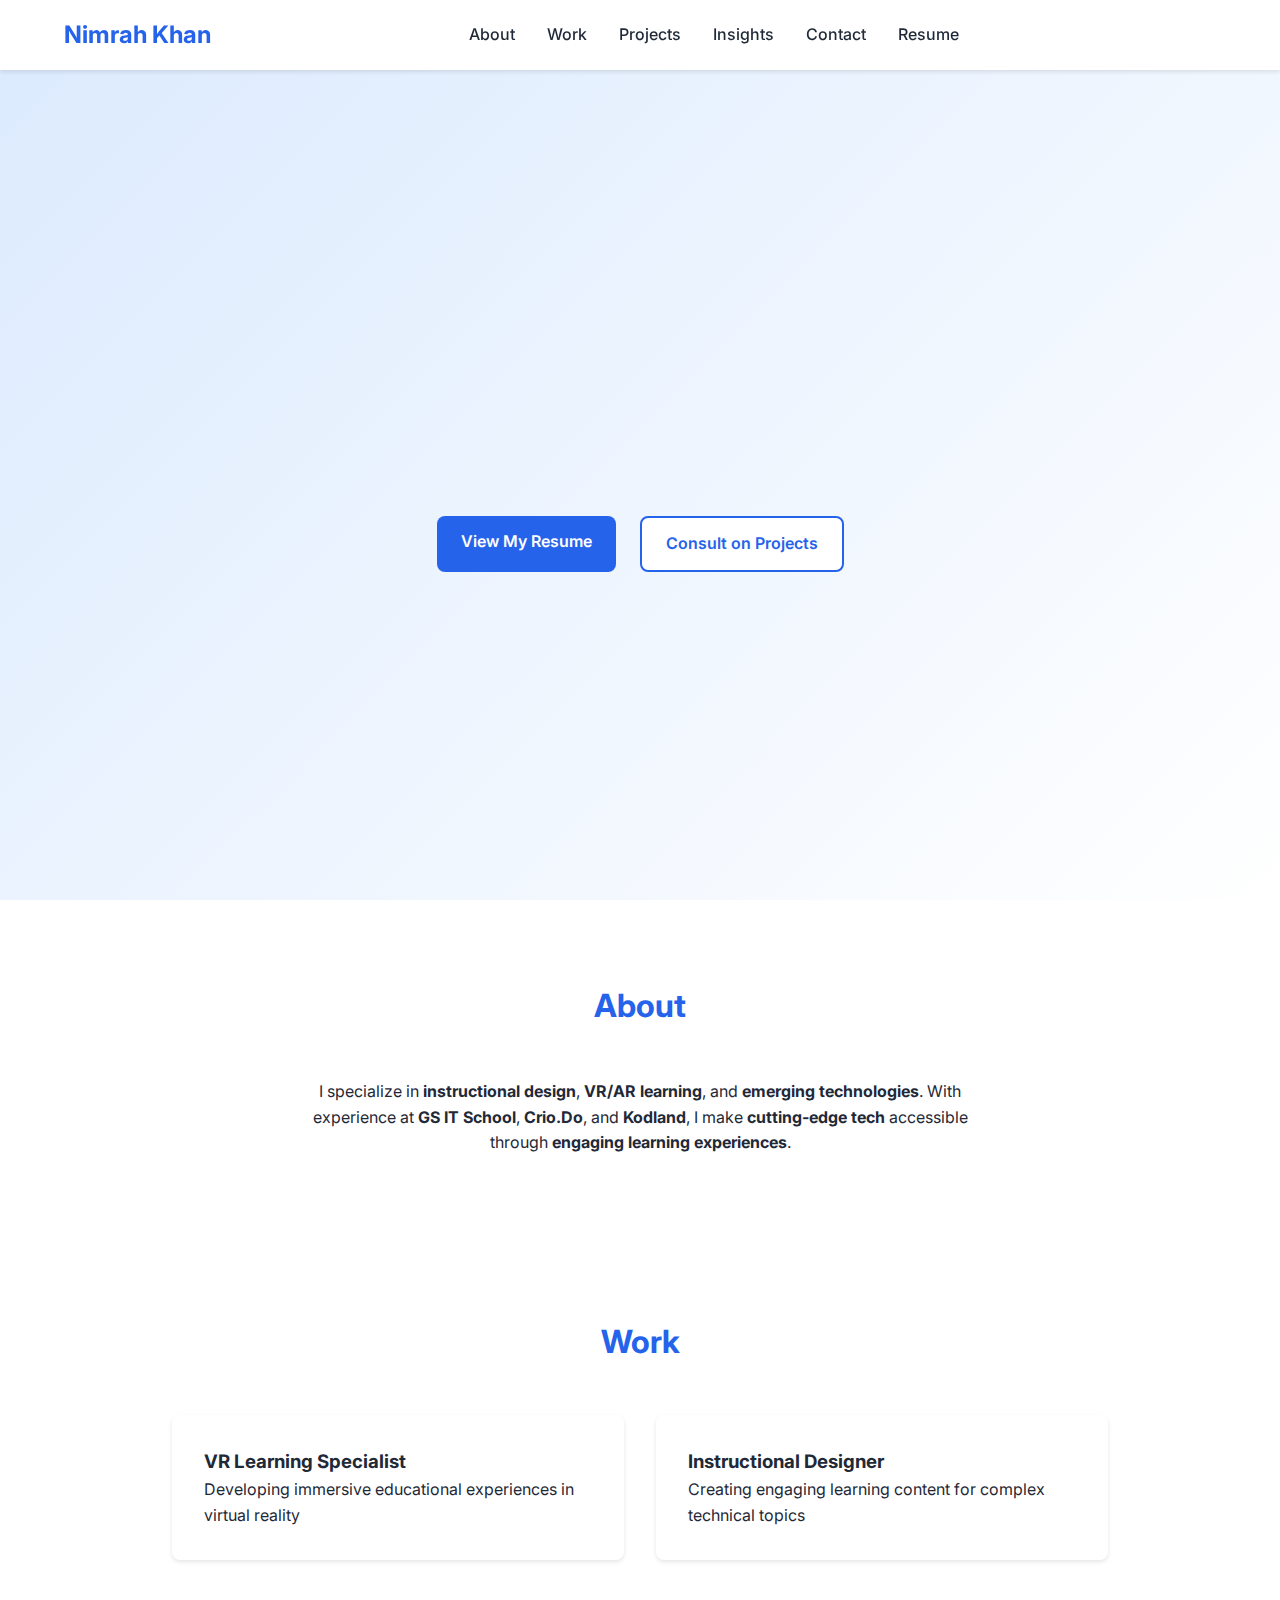
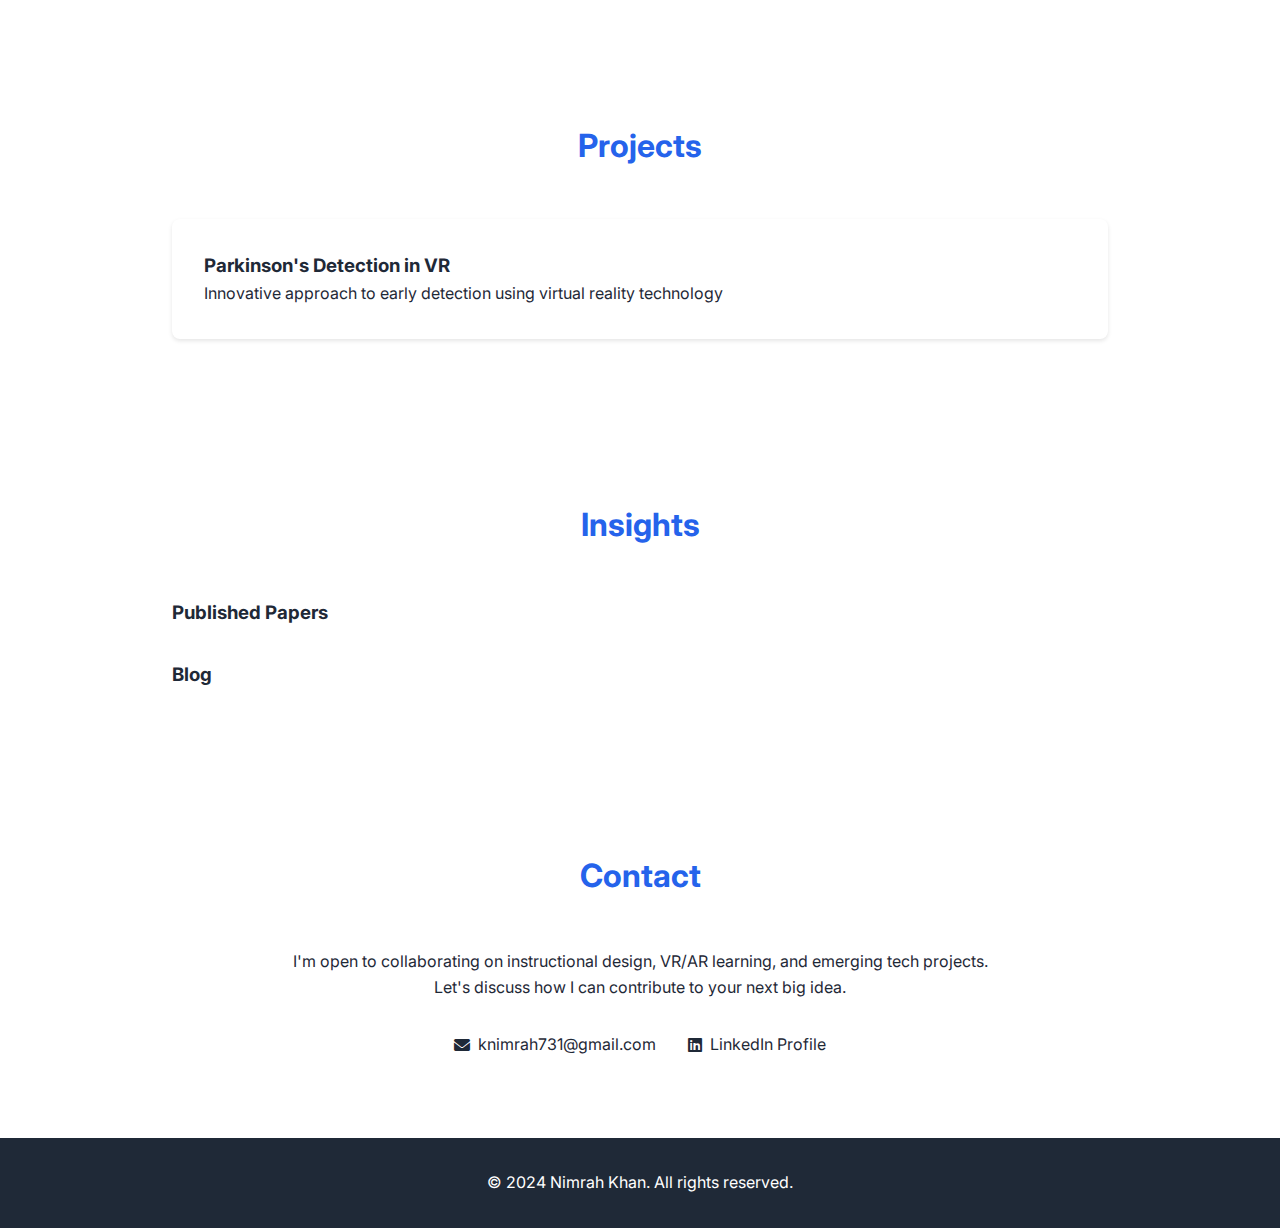
==== commit 91e5037a: "Add resume link and hero buttons" ====
--- a/index.html
+++ b/index.html
@@ -18,6 +18,7 @@
             <li><a href="#projects">Projects</a></li>
             <li><a href="#insights">Insights</a></li>
             <li><a href="#contact">Contact</a></li>
+            <li><a href="https://drive.google.com/drive/folders/1Wm8ZRnFq83_bxrTnQ3VWR-dwzuY1Wpzy?usp=sharing" target="_blank">Resume</a></li>
         </ul>
         <div class="hamburger">
             <span></span>
@@ -29,6 +30,10 @@
     <section class="hero" id="hero">
         <div class="hero-content">
             <h1 class="fade-in">I make complex topics easy to understand - curious about Parkinson's detection in VR?</h1>
+            <div class="hero-buttons">
+                <a href="https://drive.google.com/drive/folders/1Wm8ZRnFq83_bxrTnQ3VWR-dwzuY1Wpzy?usp=sharing" target="_blank" class="btn btn-primary">View My Resume</a>
+                <a href="https://www.linkedin.com/in/nimrah1khan/" target="_blank" class="btn btn-secondary">Consult on Projects</a>
+            </div>
         </div>
     </section>
 
--- a/static/css/styles.css
+++ b/static/css/styles.css
@@ -79,6 +79,45 @@
     line-height: 1.3;
     color: var(--text-color);
 }
+
+/* Hero Buttons */
+.hero-buttons {
+    display: flex;
+    justify-content: center;
+    gap: 1.5rem;
+    margin-top: 2rem;
+}
+
+.btn {
+    display: inline-block;
+    padding: 0.8rem 1.5rem;
+    border-radius: 0.5rem;
+    font-weight: 600;
+    text-decoration: none;
+    transition: all 0.3s ease;
+}
+
+.btn-primary {
+    background-color: var(--primary-color);
+    color: white;
+}
+
+.btn-primary:hover {
+    background-color: var(--secondary-color);
+    transform: translateY(-2px);
+}
+
+.btn-secondary {
+    background-color: white;
+    color: var(--primary-color);
+    border: 2px solid var(--primary-color);
+}
+
+.btn-secondary:hover {
+    background-color: var(--accent);
+    transform: translateY(-2px);
+}
+
 
 /* Sections */
 .section {
@@ -207,6 +246,16 @@
         flex-direction: column;
         align-items: center;
     }
+    .hero-buttons {
+        flex-direction: column;
+        align-items: center;
+    }
+
+    .btn {
+        width: 100%;
+        max-width: 250px;
+        text-align: center;
+    }
 }
 
 /* Animations */
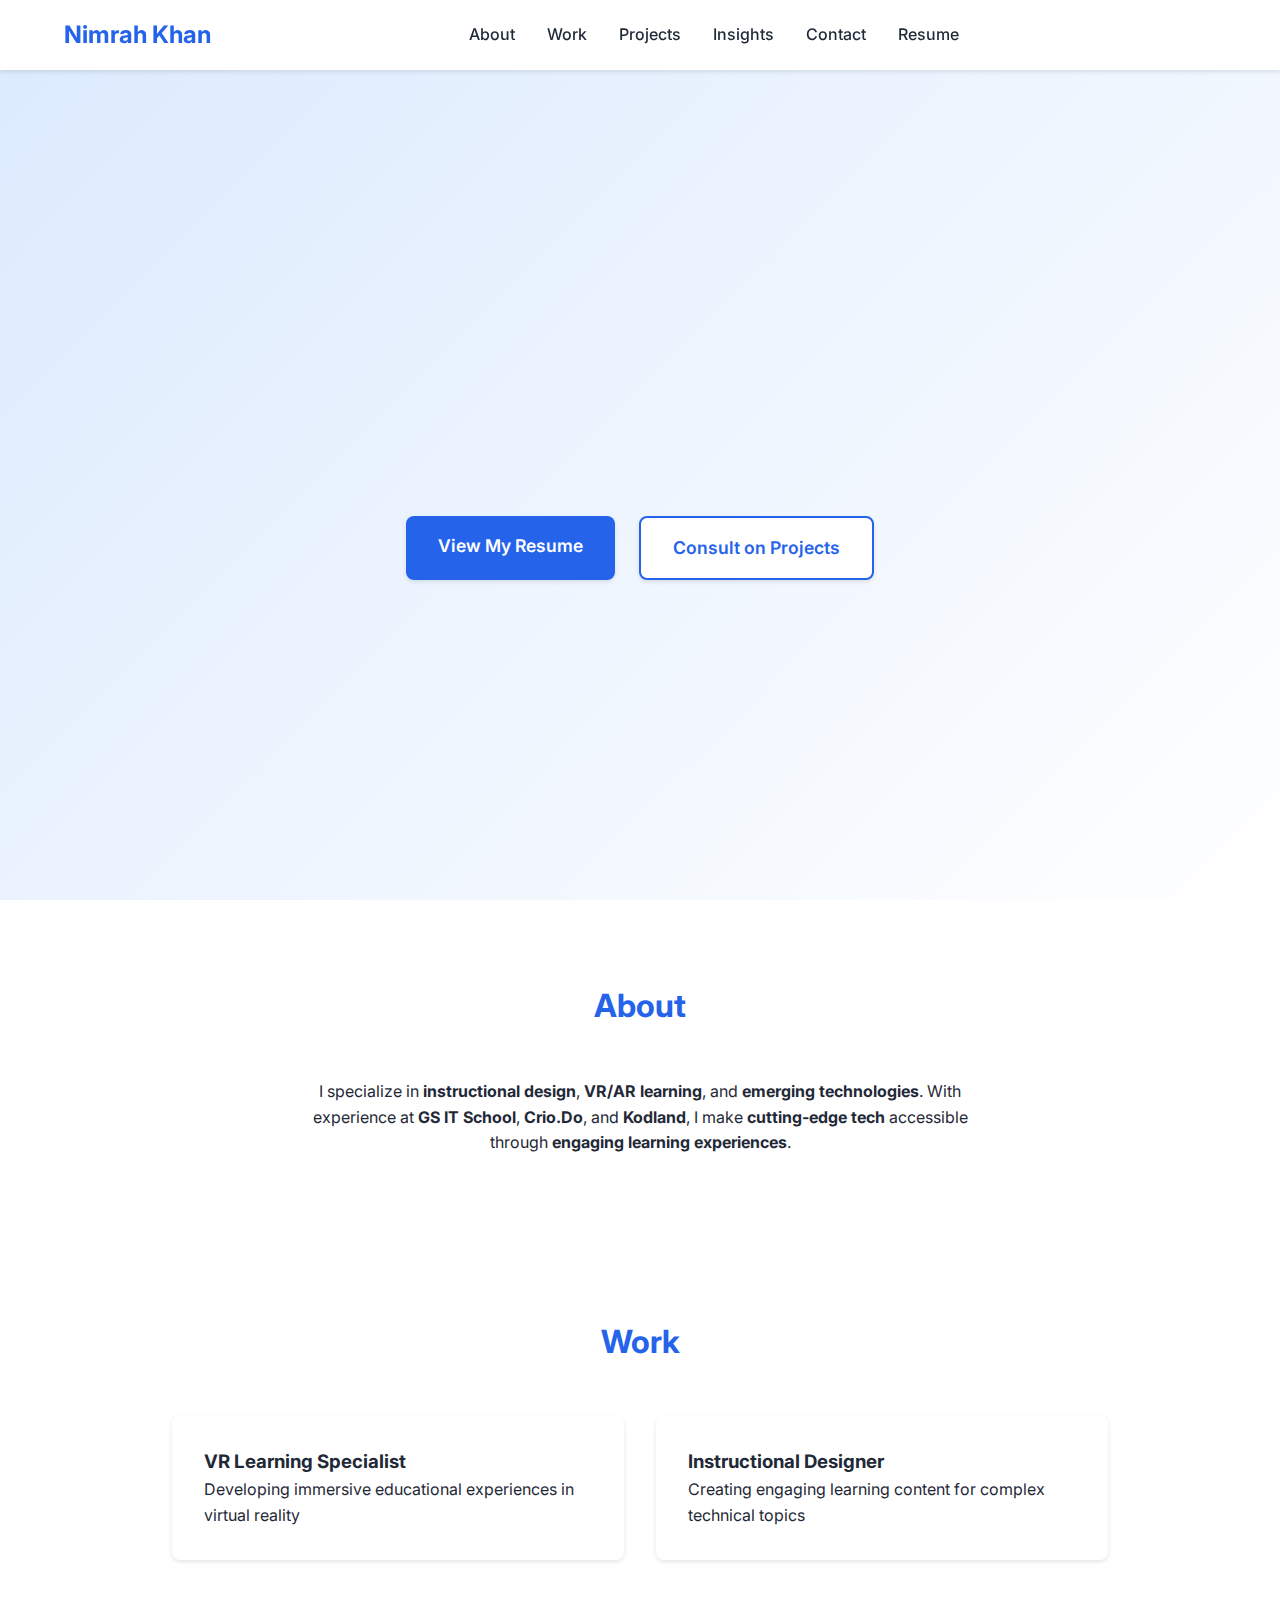
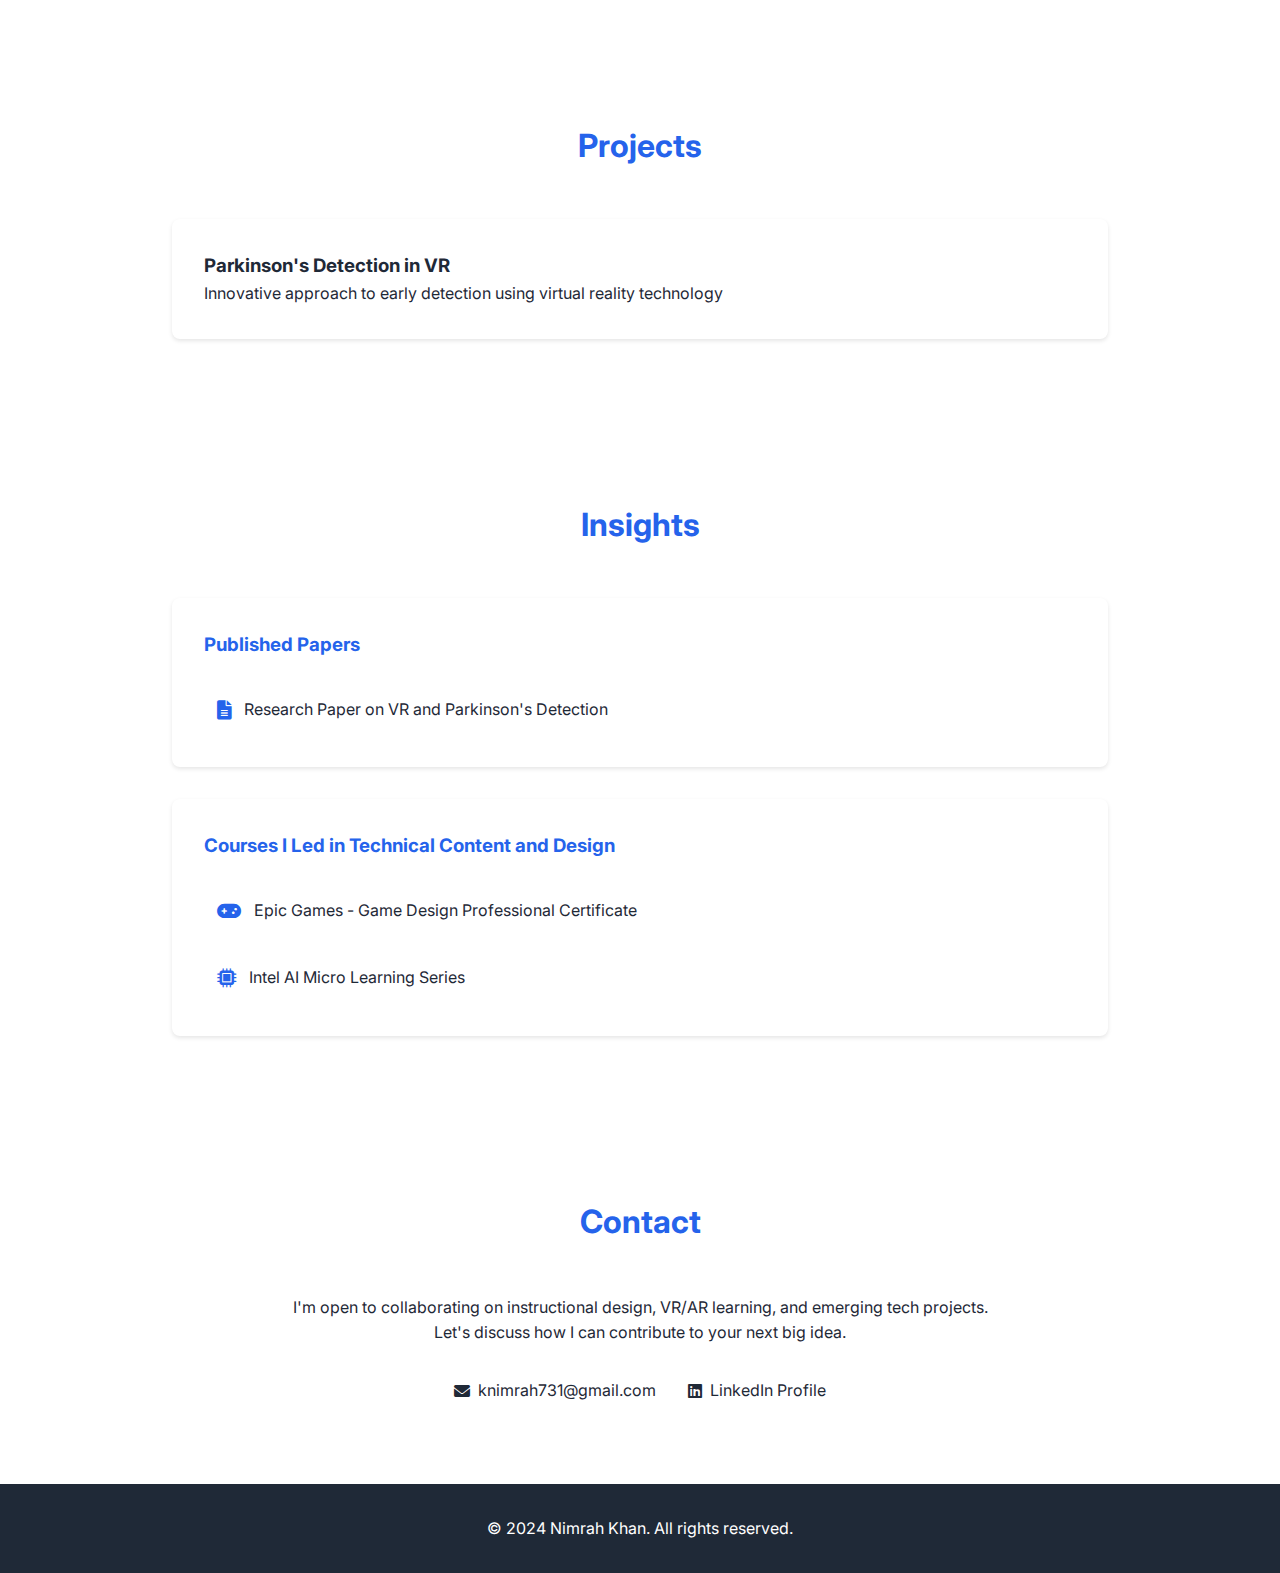
==== commit b4fd9d9e: "Add research paper and courses section with styling" ====
--- a/index.html
+++ b/index.html
@@ -82,11 +82,25 @@
             <div class="insights-content">
                 <div class="publications">
                     <h3>Published Papers</h3>
-                    <!-- Add your published papers here -->
+                    <div class="paper-item">
+                        <a href="https://drive.google.com/file/d/1g9mktVs8fu91TvEsXZoAHnNGGmWI2j7o/view" target="_blank" class="paper-link">
+                            <i class="fas fa-file-alt"></i>
+                            Research Paper on VR and Parkinson's Detection
+                        </a>
+                    </div>
                 </div>
-                <div class="blog">
-                    <h3>Blog</h3>
-                    <!-- Add your blog posts here -->
+                <div class="courses">
+                    <h3>Courses I Led in Technical Content and Design</h3>
+                    <div class="course-list">
+                        <a href="https://www.coursera.org/professional-certificates/epic-games-game-design-professional-certificate" target="_blank" class="course-link">
+                            <i class="fas fa-gamepad"></i>
+                            Epic Games - Game Design Professional Certificate
+                        </a>
+                        <a href="https://mlm-2023.web.app/" target="_blank" class="course-link">
+                            <i class="fas fa-microchip"></i>
+                            Intel AI Micro Learning Series
+                        </a>
+                    </div>
                 </div>
             </div>
         </div>
--- a/static/css/styles.css
+++ b/static/css/styles.css
@@ -85,26 +85,30 @@
     display: flex;
     justify-content: center;
     gap: 1.5rem;
-    margin-top: 2rem;
+    margin-top: 2.5rem;
 }
 
 .btn {
     display: inline-block;
-    padding: 0.8rem 1.5rem;
+    padding: 1rem 2rem;
     border-radius: 0.5rem;
     font-weight: 600;
+    font-size: 1.1rem;
     text-decoration: none;
     transition: all 0.3s ease;
+    box-shadow: 0 2px 4px rgba(0,0,0,0.1);
 }
 
 .btn-primary {
     background-color: var(--primary-color);
     color: white;
+    border: none;
 }
 
 .btn-primary:hover {
     background-color: var(--secondary-color);
     transform: translateY(-2px);
+    box-shadow: 0 4px 8px rgba(0,0,0,0.2);
 }
 
 .btn-secondary {
@@ -116,6 +120,7 @@
 .btn-secondary:hover {
     background-color: var(--accent);
     transform: translateY(-2px);
+    box-shadow: 0 4px 8px rgba(0,0,0,0.2);
 }
 
 
@@ -165,6 +170,46 @@
     display: grid;
     grid-template-columns: 1fr;
     gap: 2rem;
+}
+
+.publications, .courses {
+    background: var(--background);
+    padding: 2rem;
+    border-radius: 0.5rem;
+    box-shadow: 0 2px 4px rgba(0,0,0,0.1);
+}
+
+.publications h3, .courses h3 {
+    color: var(--primary-color);
+    margin-bottom: 1.5rem;
+}
+
+.paper-item, .course-list {
+    display: flex;
+    flex-direction: column;
+    gap: 1rem;
+}
+
+.paper-link, .course-link {
+    display: flex;
+    align-items: center;
+    gap: 0.8rem;
+    text-decoration: none;
+    color: var(--text-color);
+    padding: 0.8rem;
+    border-radius: 0.4rem;
+    transition: all 0.3s ease;
+}
+
+.paper-link:hover, .course-link:hover {
+    background-color: var(--accent);
+    transform: translateX(5px);
+    color: var(--primary-color);
+}
+
+.paper-link i, .course-link i {
+    color: var(--primary-color);
+    font-size: 1.2rem;
 }
 
 /* Contact Section */
@@ -249,12 +294,17 @@
     .hero-buttons {
         flex-direction: column;
         align-items: center;
+        gap: 1rem;
     }
 
     .btn {
         width: 100%;
-        max-width: 250px;
+        max-width: 280px;
         text-align: center;
+        margin: 0.5rem 0;
+    }
+    .paper-link, .course-link {
+        padding: 0.6rem;
     }
 }
 
